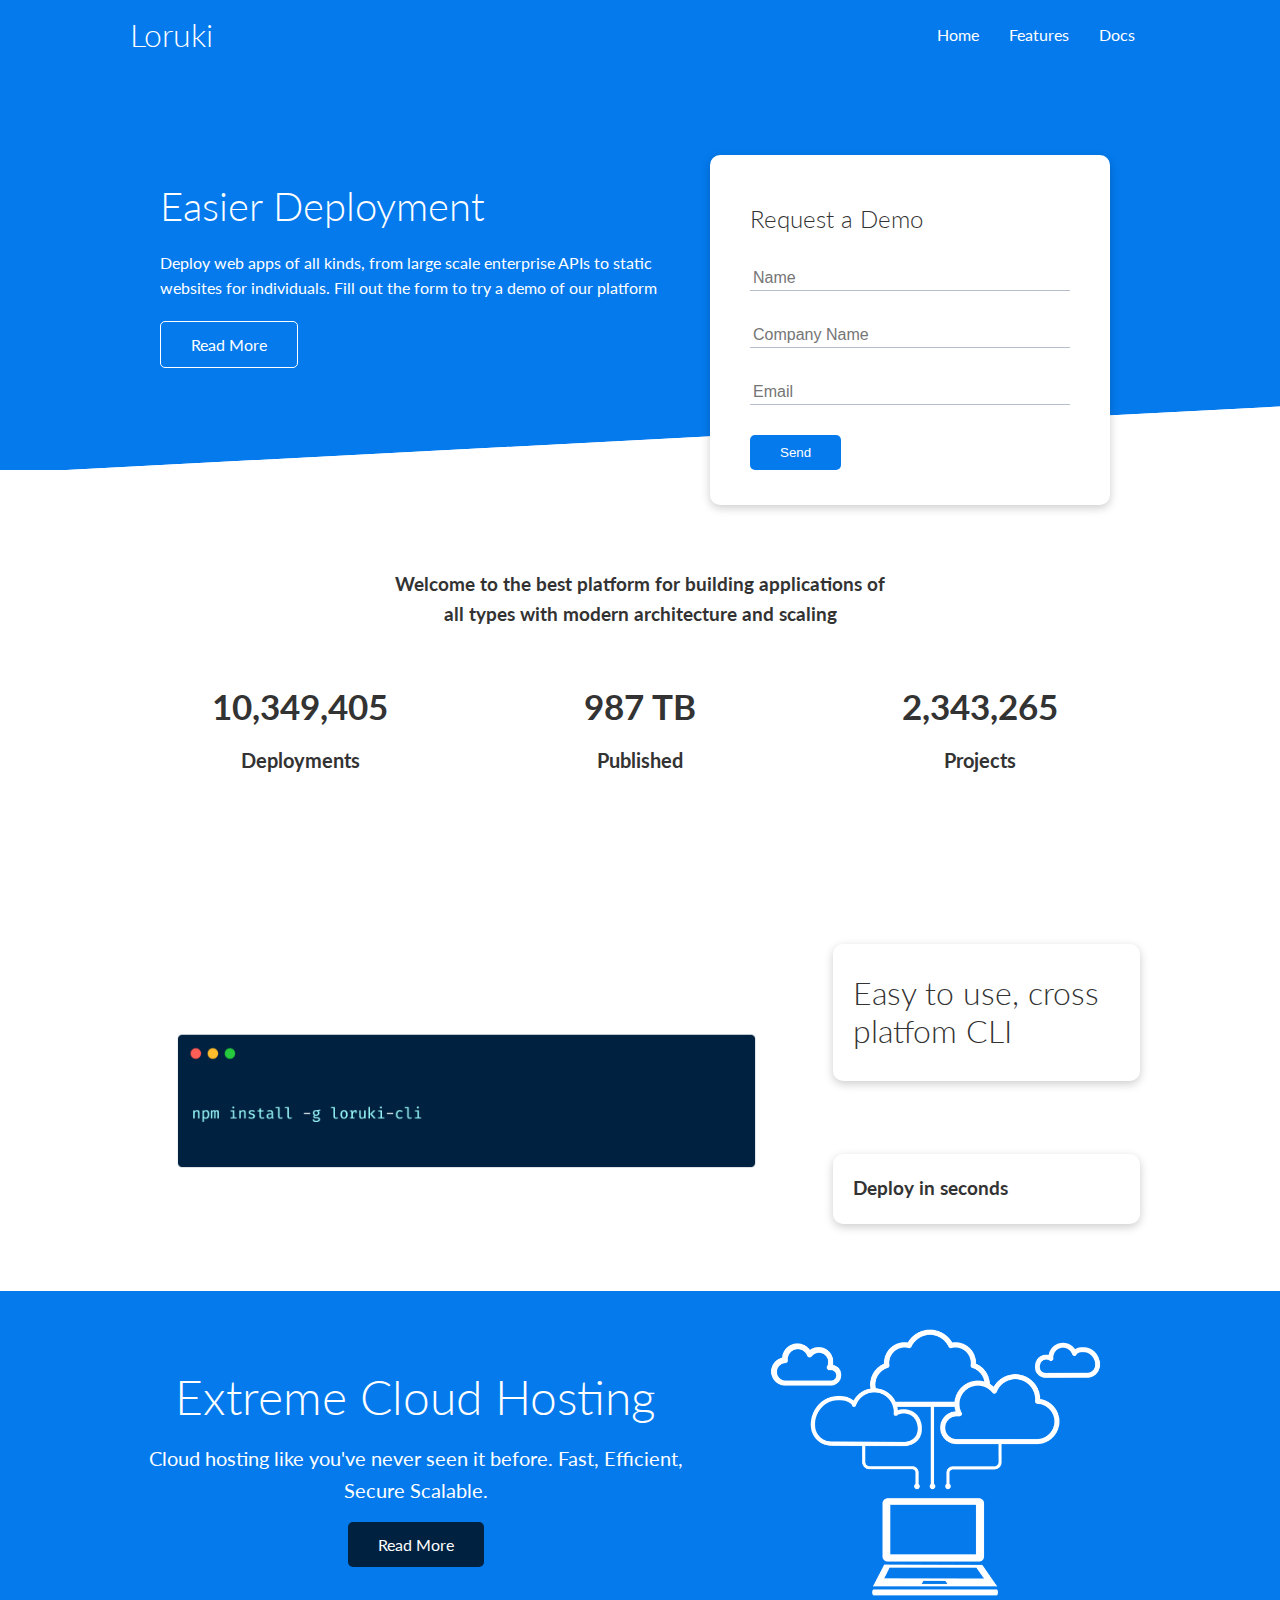
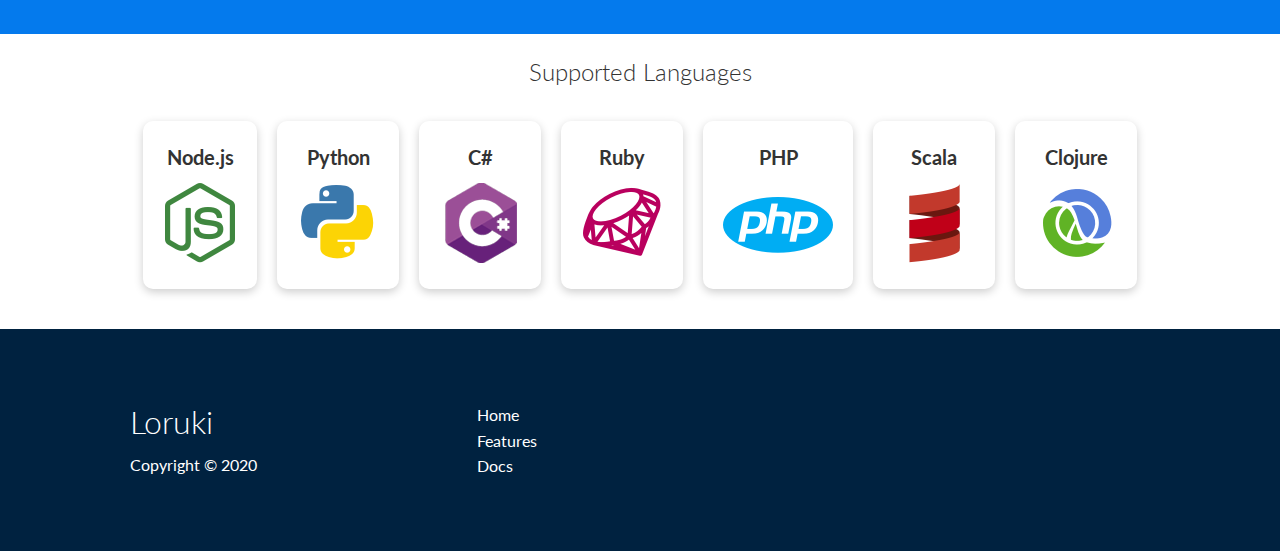
==== index.html @ 78807b6c "Loruki home page with responsive" ====
<!DOCTYPE html>
<html lang="en">
<!-- 21 -->

<head>
    <meta charset="UTF-8">
    <meta http-equiv="X-UA-Compatible" content="IE=edge">
    <link rel="stylesheet" href="https://cdnjs.cloudflare.com/ajax/libs/font-awesome/5.15.1/css/all.min.css"
        integrity="sha512-+4zCK9k+qNFUR5X+cKL9EIR+ZOhtIloNl9GIKS57V1MyNsYpYcUrUeQc9vNfzsWfV28IaLL3i96P9sdNyeRssA=="
        crossorigin="anonymous" />
    <meta name="viewport" content="width=device-width, initial-scale=1.0">
    <meta name="description"
        content="Deploy web apps of all kinds, from large scale enterprise APIs to static websites for individuals. Fill out the form to try a demo of our platform">
    <meta name="author" content="Frank Maruf">
    <link rel="stylesheet" href="css/utilities.css">
    <link rel="stylesheet" href="css/style.css">
    <title>Loruki | Cloud Hosting For Everyone</title>
</head>

<body>
    <!-- Navbar -->
    <div class="navbar">
        <div class="container flex">
            <h1 class="logo">Loruki</h1>
            <nav>
                <ul>
                    <li><a href="index.html">Home</a></li>
                    <li><a href="features.html">Features</a></li>
                    <li><a href="docs.html">Docs</a></li>
                </ul>
            </nav>
        </div>
    </div>
    <!-- Showcase -->
    <section class="showcase">
        <div class="container grid">
            <div class="showcase-text">
                <h1>Easier Deployment</h1>
                <p>Deploy web apps of all kinds, from large scale enterprise APIs to static websites for individuals.
                    Fill
                    out the form to try a demo of our platform</p>
                <a href="features.html" class="btn btn-outline">Read More</a>
            </div>

            <div class="showcase-form card">
                <h2>Request a Demo</h2>
                <div class="form-control">
                    <input type="text" name="name" placeholder="Name" required>
                </div>
                <div class="form-control">
                    <input type="text" name="company" placeholder="Company Name" required>
                </div>
                <div class="form-control">
                    <input type="email" name="email" placeholder="Email" required>
                </div>
                <input type="submit" value="Send" class="btn btn-primary">
                </form>
            </div>
        </div>
    </section>
    <!-- Stats -->
    <section class="stats">
        <div class="container">
            <h3 class="stats-heading text-center my-1">
                Welcome to the best platform for building applications of all types with modern architecture and scaling
            </h3>
            <div class="grid grid-3 text-center my-4">
                <div>
                    <i class="fas fa-server fa-3x"></i>
                    <h3>10,349,405</h3>
                    <p class="text-secondary">Deployments</p>
                </div>
                <div>
                    <i class="fas fa-upload fa-3x"></i>
                    <h3>987 TB</h3>
                    <p class="text-secondary">Published</p>
                </div>
                <div>
                    <i class="fas fa-project-diagram fa-3x"></i>
                    <h3>2,343,265</h3>
                    <p class="text-secondary">Projects</p>
                </div>
            </div>
        </div>
    </section>
    <section class="cli">
        <div class="container grid">
            <img src="images/cli.png" alt="Cli">
            <div class="card">
                <h1>Easy to use, cross platfom CLI</h1>
            </div>
            <div class="card">
                <h3>Deploy in seconds</h3>
            </div>
        </div>
    </section>
    <!-- Cloud -->
    <section class="cloud bg-primary my-2 py-2">
        <div class="container grid">
            <div class="text-center">
                <h2 class="lg">
                    Extreme Cloud Hosting
                </h2>
                <p class="lead my-1">
                    Cloud hosting like you've never seen it before.
                    Fast, Efficient, Secure Scalable. </p>
                <a href="features.html" class="btn btn-dark">Read More</a>

            </div>
            <img src="images/cloud.png" alt="Cloud">
        </div>
    </section>
    <!-- Languages -->
    <section class="languages">
        <h2 class="md text-center my-2">
            Supported Languages
        </h2>
        <div class="container flex">
            <div class="card">
                <h4>Node.js</h4>
                <img src="images/logos/node.png" alt="">
            </div>
            <div class="card">
                <h4>Python</h4>
                <img src="images/logos/python.png" alt="">
            </div>
            <div class="card">
                <h4>C#</h4>
                <img src="images/logos/csharp.png" alt="">
            </div>
            <div class="card">
                <h4>Ruby</h4>
                <img src="images/logos/ruby.png" alt="">
            </div>
            <div class="card">
                <h4>PHP</h4>
                <img src="images/logos/php.png" alt="">
            </div>
            <div class="card">
                <h4>Scala</h4>
                <img src="images/logos/scala.png" alt="">
            </div>
            <div class="card">
                <h4>Clojure</h4>
                <img src="images/logos/clojure.png" alt="">
            </div>
        </div>
    </section>
    <!-- Footer -->
    <footer class="footer bg-dark py-5">
        <div class="container grid grid-3">
            <div>
                <h1>Loruki</h1>
                <p>Copyright &copy; 2020</p>
            </div>
            <nav>
                <ul>
                    <li><a href="index.html">Home</a></li>
                    <li><a href="features.html">Features</a></li>
                    <li><a href="docs.html">Docs</a></li>
                </ul>
            </nav>
            <div class="social">
                <a href="#"><i class="fab fa-github fa-2x"></i></a>
                <a href="#"><i class="fab fa-facebook fa-2x"></i></a>
                <a href="#"><i class="fab fa-instagram fa-2x"></i></a>
                <a href="#"><i class="fab fa-twitter fa-2x"></i></a>
            </div>
        </div>
    </footer>
</body>

</html>
---- css/utilities.css ----
.container {
  max-width: 1100px;
  margin: 0 auto;
  overflow: auto;
  padding: 0 40px;
}
.card {
  background-color: #fff;
  color: #333;
  border-radius: 10px;
  box-shadow: 0 3px 10px rgba(0, 0, 0, 0.2);
  padding: 20px;
  margin: 10px;
}
.btn {
  display: inline-block;
  padding: 10px 30px;
  cursor: pointer;
  background: var(--primary-color);
  color: #fff;
  border: none;
  border-radius: 5px;
}
.btn-outline {
  background-color: transparent;
  border: 1px #fff solid;
}
.btn:hover {
  transform: scale(0.98);
}
/* Backgrouds & Colored Buttons */
.bg-primary,
.btn-primary {
  background-color: var(--primary-color);
  color: #fff;
}
.bg-secondary,
.btn-secondary {
  background-color: var(--secondary-color);
  color: #fff;
}
.bg-dark,
.btn-dark {
  background-color: var(--dark-color);
  color: #fff;
}
.bg-light,
.btn-light {
  background-color: var(--light-color);
  color: #fff;
}
.bg-primary a,
.btn-primary a,
.bg-secondary a,
.btn-secondary a,
.bg-dark a,
.btn-dark a {
  color: #fff;
}
/* Text Sizes */
.lead {
  font-size: 20px;
}
.sm {
  font-size: 1rem;
}
.md {
  fontq-size: 2rem;
}
.lg {
  font-size: 3rem;
}
.xl {
  font-size: 4rem;
}
.text-center {
  text-align: center;
}
/* Margin */

/* Left */

.ml-1 {
  margin-left: 1rem;
}
.ml-2 {
  margin-left: 1.5rem;
}
.ml-3 {
  margin-left: 2rem;
}
.ml-4 {
  margin-left: 3rem;
}
.ml-5 {
  margin-left: 4rem;
}
/* Right */

.mr-1 {
  margin-right: 1rem;
}
.mr-2 {
  margin-right: 1.5rem;
}
.mr-3 {
  margin-right: 2rem;
}
.mr-4 {
  margin-right: 3rem;
}
.mr-5 {
  margin-right: 4rem;
}

/* Vertical */
.my-1 {
  margin: 1rem 0;
}
.my-2 {
  margin: 1.5rem 0;
}
.my-3 {
  margin: 2rem 0;
}
.my-4 {
  margin: 3rem 0;
}
.my-5 {
  margin: 4rem 0;
}
/* Horizontal */
.mx-1 {
  margin: 0 1rem;
}
.mx-2 {
  margin: 0 1.5rem;
}
.mx-3 {
  margin: 0 2rem;
}
.mx-4 {
  margin: 0 3rem;
}
.mx-5 {
  margin: 0 4rem;
}
/* Top And Bottom */
.m-1 {
  margin: 1rem;
}
.m-2 {
  margin: 1.5rem;
}
.m-3 {
  margin: 2rem;
}
.m-4 {
  margin: 3rem;
}
.m-5 {
  margin: 4rem;
}

/* Padding */

/* Left */

.pl-1 {
  padding-left: 1rem;
}
.pl-2 {
  padding-left: 1.5rem;
}
.pl-3 {
  padding-left: 2rem;
}
.pl-4 {
  padding-left: 3rem;
}
.pl-5 {
  padding-left: 4rem;
}
/* Right */

.pr-1 {
  padding-right: 1rem;
}
.pr-2 {
  padding-right: 1.5rem;
}
.pr-3 {
  padding-right: 2rem;
}
.pr-4 {
  padding-right: 3rem;
}
.pr-5 {
  padding-right: 4rem;
}

/* Vertical */
.py-1 {
  padding: 1rem 0;
}
.py-2 {
  padding: 1.5rem 0;
}
.py-3 {
  padding: 2rem 0;
}
.py-4 {
  padding: 3rem 0;
}
.py-5 {
  padding: 4rem 0;
}
/* Horizontal */
.px-1 {
  padding: 0 1rem;
}
.px-2 {
  padding: 0 1.5rem;
}
.px-3 {
  padding: 0 2rem;
}
.px-4 {
  padding: 0 3rem;
}
.px-5 {
  padding: 0 4rem;
}
/* Top And Bottom */
.p-1 {
  padding: 1rem;
}
.p-2 {
  padding: 1.5rem;
}
.p-3 {
  padding: 2rem;
}
.p-4 {
  padding: 3rem;
}
.p-5 {
  padding: 4rem;
}

.flex {
  display: flex;
  justify-content: center;
  align-items: center;
  height: 100%;
}
.grid {
  display: grid;
  grid-template-columns: repeat(2, 1fr);
  gap: 20px;
  justify-content: center;
  align-items: center;
  height: 100%;
}
.grid-3 {
  grid-template-columns: repeat(3, 1fr);
}
---- css/style.css ----
@import url("https://fonts.googleapis.com/css2?family=Lato:wght@300&display=swap");

:root {
  --primary-color: #047aed;
  --secondary-color: #1c3fa8;
  --dark-color: #002240;
  --light-color: #f4f4f4;
  --success-color: #5cb85c;
  --error-color: #d9534f;
}
* {
  box-sizing: border-box;
  padding: 0;
  margin: 0;
}
body {
  font-family: "Lato", sans-serif;
  color: #333;
  line-height: 1.6;
}

ul {
  list-style-type: none;
}
a {
  text-decoration: none;
  color: #333;
}
h1,
h2 {
  font-weight: 300;
  line-height: 1.2;
  margin: 10px 0;
}
p {
  margin: 10px 0;
}
img {
  width: 100%;
}
.navbar {
  background-color: var(--primary-color);
  color: #fff;
  height: 70px;
}
.navbar ul {
  display: flex;
}
.navbar a {
  color: #fff;
  padding: 10px;
  margin: 0 5px;
}
.navbar a:hover {
  border-bottom: 3px #fff solid;
}
.navbar .flex {
  justify-content: space-between;
}
/* Showcase */
.showcase {
  height: 400px;
  background-color: var(--primary-color);
  color: #fff;
  position: relative;
}
.showcase h1 {
  font-size: 40px;
}
.showcase p {
  margin: 20px 0;
}
.showcase .grid {
  overflow: visible;
  grid-template-columns: 50% auto;
  gap: 30px;
}
.showcase-form {
  position: relative;
  top: 60px;
  height: 350px;
  width: 400px;
  padding: 40px;
  z-index: 100;
  justify-self: flex-end;
}
.showcase-form .form-control {
  margin: 30px 0;
}
.showcase-form input[type="text"],
.showcase-form input[type="email"] {
  border: 0;
  border-bottom: 1px solid #b4becd;
  width: 100%;
  padding: 3px;
  font-size: 16px;
}
.showcase-form input:focus {
  outline: none;
}
.showcase::before,
.showcase::after {
  content: "";
  position: absolute;
  height: 100px;
  bottom: -70px;
  right: 0;
  left: 0;
  background: #fff;
  transform: skewY(-3deg);
  -webkit-transform: skewY(-3deg);
  -moz-transform: skewY(-3deg);
  -ms-transform: skewY(-3deg);
}
/* Stats */
.stats {
  padding: 100px;
}

.stats-heading {
  max-width: 500px;
  margin: auto;
}
.stats .grid h3 {
  font-size: 35px;
}
.stats .grid p {
  font-size: 20px;
  font-weight: bold;
}

/* Cli */
.cli .grid {
  grid-template-columns: repeat(3, 1fr);
  grid-template-rows: repeat(2, 1fr);
}

.cli .grid > *:first-child {
  grid-column: 1 / span 2; /* Width column (1*2) */
  grid-row: 1 / span 2; /* height row (1*2) */
}

/* Cloud */
.cloud .grid {
  grid-template-columns: 4fr 3fr;
}

/* Languages */
.languages .flex {
  flex-wrap: wrap;
}
.languages .card {
  text-align: center;
  margin: 10px 10px 40px;
  transition: transform 0.2s ease-in;
}
.languages .card h4 {
  font-size: 20px;
  margin-bottom: 10px;
}
.languages .card:hover {
  transform: translateY(-15px);
}

/* Footer */
.footer .social a {
  margin: 0 10px;
}

/* Tablets And Under */
@media (max-width: 768px) {
  .grid,
  .showcase .grid,
  .stats .grid,
  .cli .grid,
  .cloud .grid {
    grid-template-columns: 1fr;
    grid-template-rows: 1fr;
  }
  .showcase {
    height: auto;
  }
  .showcase-text {
    text-align: center;
    margin-top: 40px;
  }
  .showcase-form {
    justify-self: center;
    margin: auto;
  }
  .cli .grid > *:first-child {
    grid-column: 1; /* Width column 1 */
    grid-row: 1; /* height row 1 */
  }
}

/* Mobile */
@media (max-width: 500px) {
  .navbar {
    height: 110px;
  }
  .navbar .flex {
    flex-direction: column;
  }
  .navbar ul {
    padding: 10px;
    background-color: rgba(0, 0, 0, 0.1);
  }
}
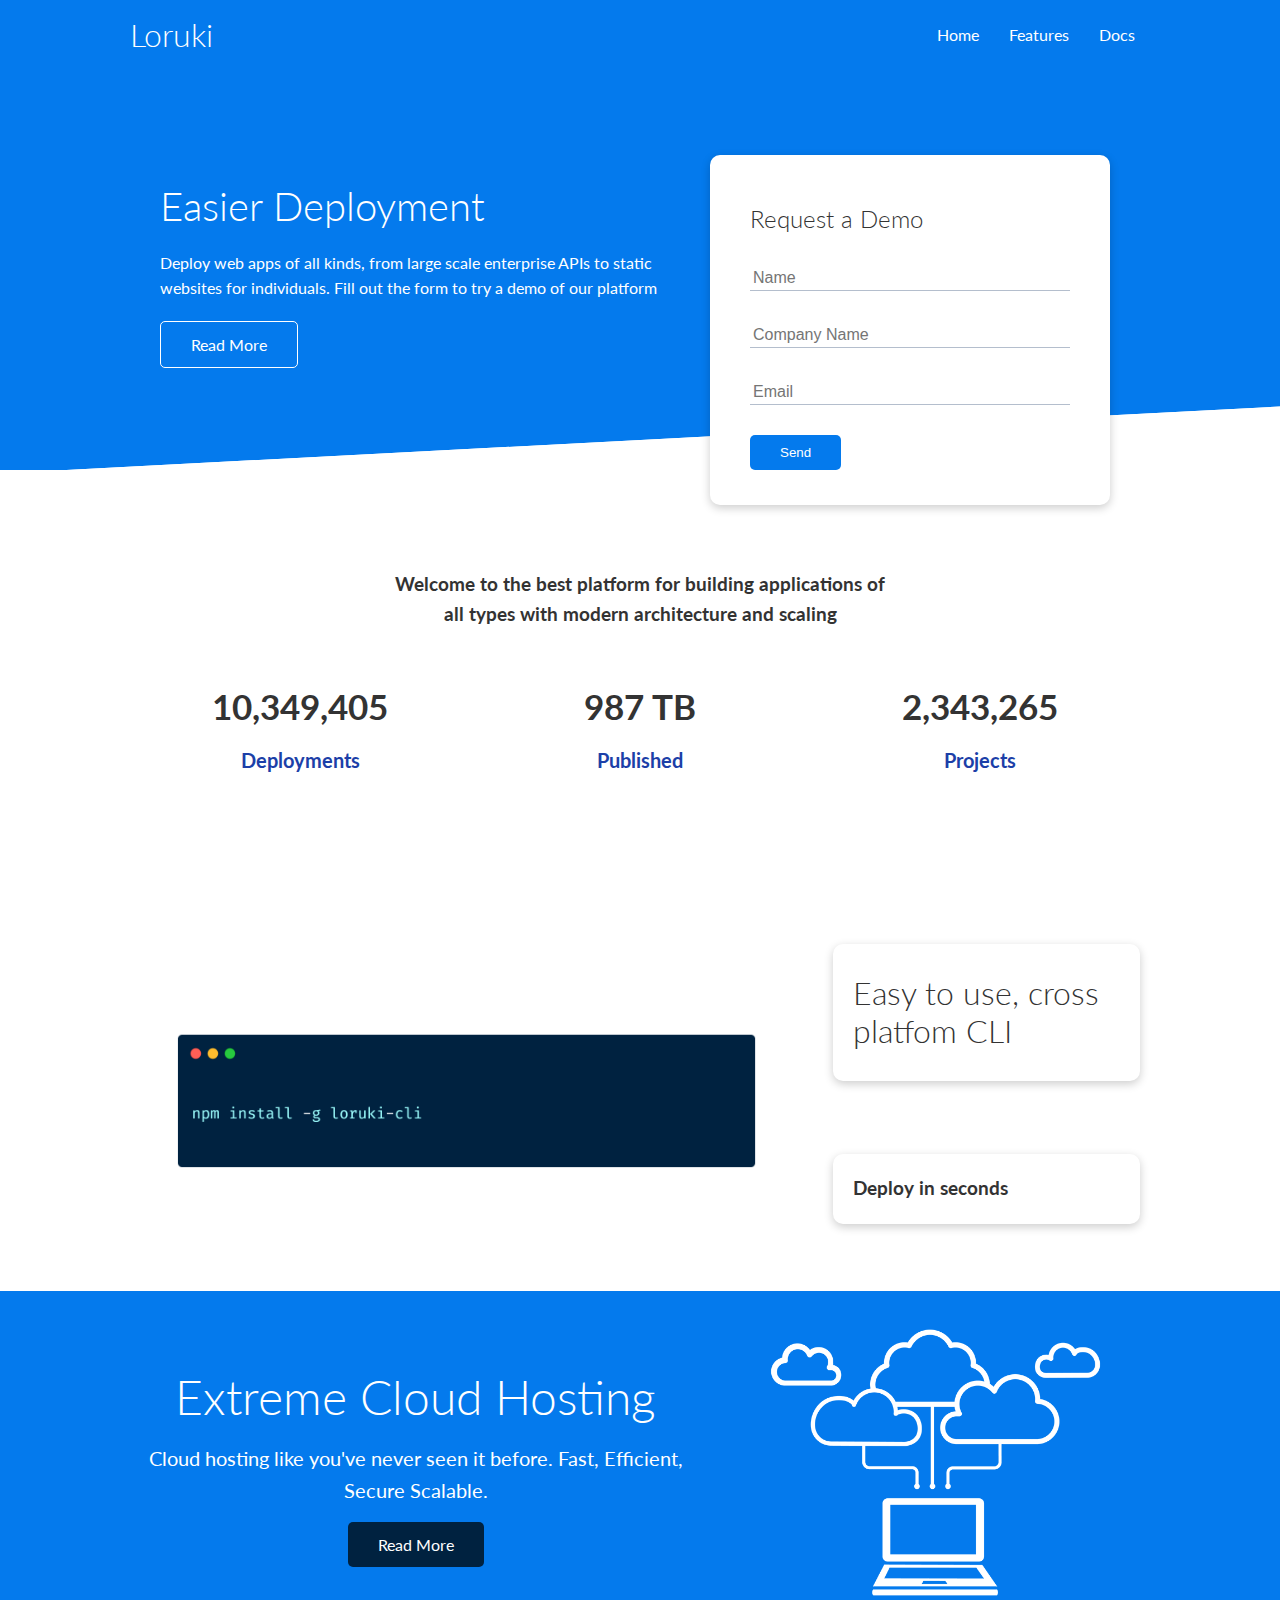
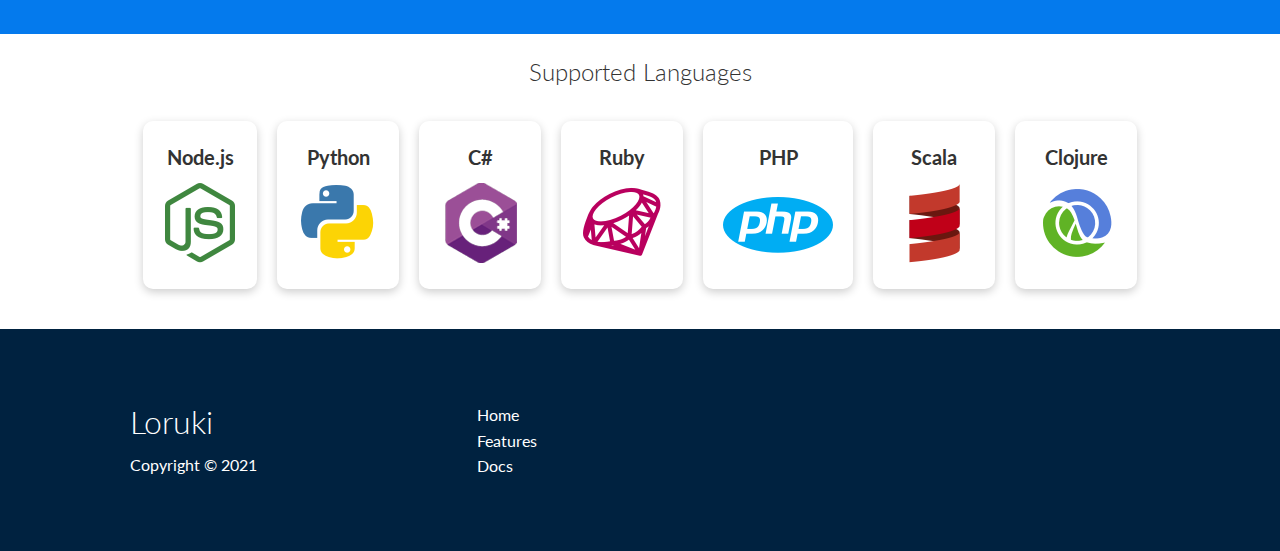
==== commit 169a96d6: "Done" ====
--- a/index.html
+++ b/index.html
@@ -1,6 +1,5 @@
 <!DOCTYPE html>
 <html lang="en">
-<!-- 21 -->
 
 <head>
     <meta charset="UTF-8">
@@ -151,7 +150,7 @@
         <div class="container grid grid-3">
             <div>
                 <h1>Loruki</h1>
-                <p>Copyright &copy; 2020</p>
+                <p>Copyright &copy; 2021</p>
             </div>
             <nav>
                 <ul>
--- a/css/utilities.css
+++ b/css/utilities.css
@@ -47,7 +47,7 @@
 .bg-light,
 .btn-light {
   background-color: var(--light-color);
-  color: #fff;
+  color: #333;
 }
 .bg-primary a,
 .btn-primary a,
@@ -57,6 +57,23 @@
 .btn-dark a {
   color: #fff;
 }
+
+/* Text colors */
+.text-primary {
+  color: var(--primary-color);
+}
+
+.text-secondary {
+  color: var(--secondary-color);
+}
+
+.text-dark {
+  color: var(--dark-color);
+}
+
+.text-light {
+  color: var(--light-color);
+}
 /* Text Sizes */
 .lead {
   font-size: 20px;
@@ -246,6 +263,28 @@
 }
 .p-5 {
   padding: 4rem;
+}
+
+/* Alert */
+.alert {
+  background-color: var(--light-color);
+  padding: 10px 20px;
+  font-weight: bold;
+  margin: 15px 0;
+}
+
+.alert i {
+  margin-right: 10px;
+}
+
+.alert-success {
+  background-color: var(--success-color);
+  color: #fff;
+}
+
+.alert-error {
+  background-color: var(--error-color);
+  color: #fff;
 }
 
 .flex {
@@ -265,3 +304,9 @@
 .grid-3 {
   grid-template-columns: repeat(3, 1fr);
 }
+.grid-4 {
+  grid-template-columns: repeat(4, 1fr);
+}
+.grid-5 {
+  grid-template-columns: repeat(5, 1fr);
+}
--- a/css/style.css
+++ b/css/style.css
@@ -38,6 +38,12 @@
 img {
   width: 100%;
 }
+code,
+pre {
+  background: #333;
+  color: #fff;
+  padding: 10px;
+}
 .navbar {
   background-color: var(--primary-color);
   color: #fff;
@@ -74,6 +80,9 @@
   overflow: visible;
   grid-template-columns: 50% auto;
   gap: 30px;
+}
+.showcase-text {
+  animation: slideInFromLeft 1s ease-in;
 }
 .showcase-form {
   position: relative;
@@ -83,6 +92,7 @@
   padding: 40px;
   z-index: 100;
   justify-self: flex-end;
+  animation: slideInFromRight 1s ease-in;
 }
 .showcase-form .form-control {
   margin: 30px 0;
@@ -115,6 +125,7 @@
 /* Stats */
 .stats {
   padding: 100px;
+  animation: slideInFromBottom 1s ease-in;
 }
 
 .stats-heading {
@@ -161,10 +172,100 @@
 .languages .card:hover {
   transform: translateY(-15px);
 }
-
+/* Features */
+
+.features-head img,
+.docs-head img {
+  width: 200px;
+  justify-self: flex-end;
+}
+.features-sub-head img {
+  width: 300px;
+  justify-self: flex-end;
+}
+
+.features-main .card > i {
+  margin-right: 20px;
+}
+.features-main .grid {
+  padding: 30px;
+}
+.features-main .grid > *:first-child {
+  grid-column: 1 / span 3;
+}
+.features-main .grid > *:nth-child(2) {
+  grid-column: 1 / span 2;
+}
+
+/* Docs */
+.docs-main h3 {
+  margin: 20px 0;
+}
+.docs-main .grid {
+  grid-template-columns: 1fr 2fr;
+  align-items: flex-start;
+}
+.docs-main nav li {
+  font-size: 17px;
+  padding-bottom: 5px;
+  margin-bottom: 5px;
+  border-bottom: 1px solid #ccc;
+}
+.docs-main a:hover {
+  font-weight: bold;
+}
 /* Footer */
 .footer .social a {
   margin: 0 10px;
+}
+
+/* Animations */
+@keyframes slideInFromLeft {
+  0% {
+    transform: translateX(-100%);
+  }
+  100% {
+    transform: translateX(0);
+  }
+}
+@keyframes slideInFromRight {
+  0% {
+    transform: translateX(100%);
+  }
+  100% {
+    transform: translateX(0);
+  }
+}
+@keyframes slideInFromTop {
+  0% {
+    transform: translateY(-100%);
+  }
+  100% {
+    transform: translateX(0);
+  }
+}
+@keyframes slideInFromBottom {
+  0% {
+    transform: translateY(100%);
+  }
+  100% {
+    transform: translateX(0);
+  }
+}
+
+/* For Avoid broke the text */
+@media (max-width: 848px) {
+  .showcase {
+    height: auto;
+  }
+  .showcase-text {
+    text-align: center;
+    margin-top: 40px;
+  }
+  .grid {
+    margin-left: 32px;
+    margin-right: 25px;
+  }
 }
 
 /* Tablets And Under */
@@ -173,24 +274,39 @@
   .showcase .grid,
   .stats .grid,
   .cli .grid,
-  .cloud .grid {
+  .cloud .grid,
+  .features-main .grid,
+  .docs-main .grid {
     grid-template-columns: 1fr;
     grid-template-rows: 1fr;
-  }
-  .showcase {
-    height: auto;
   }
   .showcase-text {
     text-align: center;
     margin-top: 40px;
+    animation: slideInFromTop 1s ease-in;
   }
   .showcase-form {
     justify-self: center;
     margin: auto;
+    animation: slideInFromRight 1s ease-in;
   }
   .cli .grid > *:first-child {
     grid-column: 1; /* Width column 1 */
     grid-row: 1; /* height row 1 */
+  }
+  .features-head,
+  .features-sub-head,
+  .docs-head {
+    text-align: center;
+  }
+  .features-head img,
+  .features-sub-head img,
+  .docs-head img {
+    justify-self: center;
+  }
+  .features-main .grid > *:first-child,
+  .features-main .grid > *:nth-child(2) {
+    grid-column: 1; /* Width column 1 */
   }
 }
 
